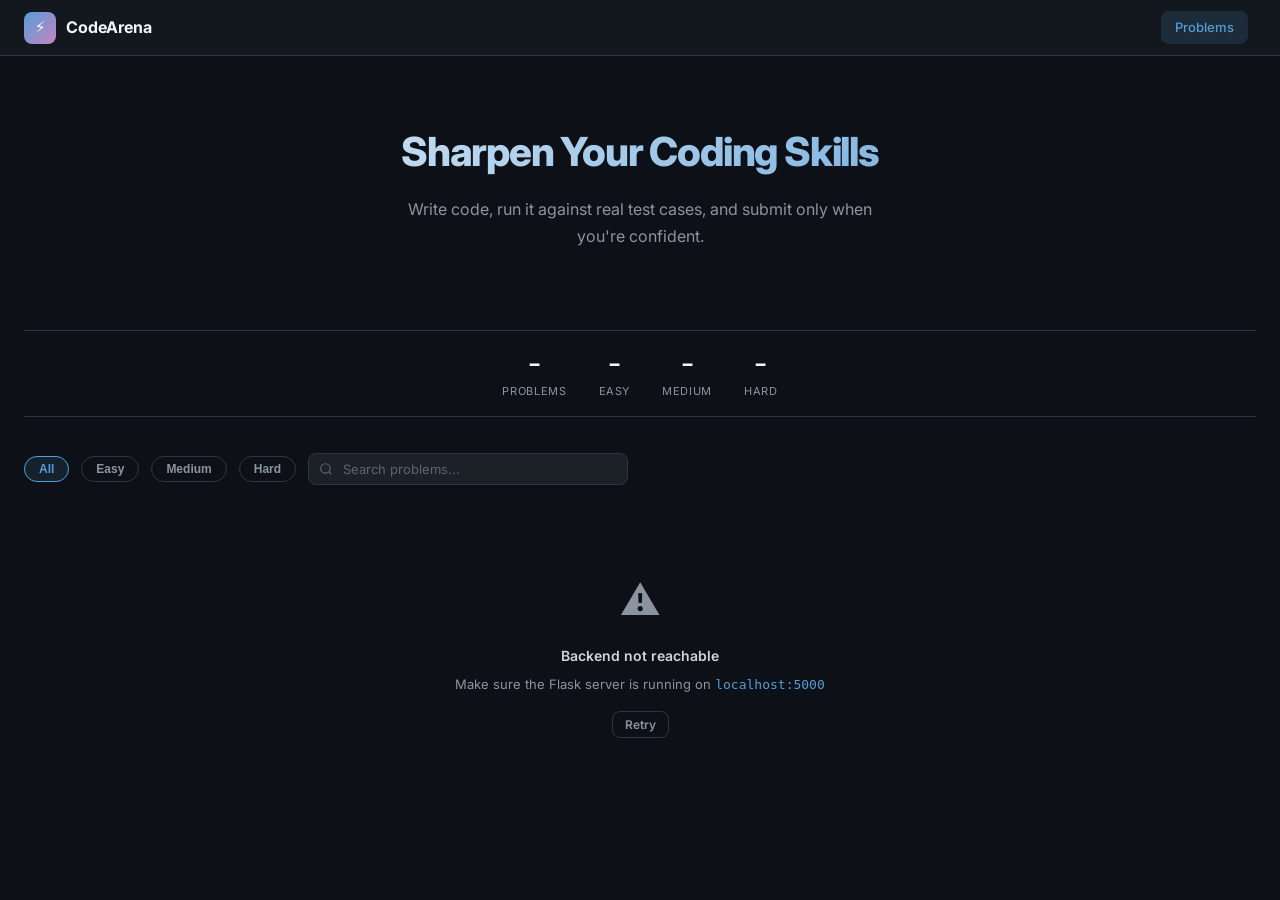
==== frontend/index.html @ 1d9cb204 "feat: admin panel gated to sheness35@gmail.com only" ====
<!DOCTYPE html>
<html lang="en">
<head>
  <meta charset="UTF-8" />
  <meta name="viewport" content="width=device-width, initial-scale=1.0" />
  <title>CodeArena — Practice &amp; Master Coding</title>
  <meta name="description" content="An interactive coding platform to practice problems, run code, and track your submissions." />
  <link rel="stylesheet" href="css/style.css" />

  <!-- Google Identity Services SDK -->
  <script src="https://accounts.google.com/gsi/client" async
          onload="if(typeof initGoogleAuth==='function') initGoogleAuth()"></script>
</head>
<body>

  <!-- ── Navbar ─────────────────────────────────────────── -->
  <nav class="navbar">
    <a class="navbar-brand" href="index.html">
      <div class="brand-icon">⚡</div>
      CodeArena
    </a>
    <div class="navbar-links">
      <a class="nav-link active" href="index.html">Problems</a>
      <a class="nav-link" id="admin-nav-link" href="admin.html" style="display:none">Admin</a>
      <!-- Auth chip — populated by auth.js -->
      <div class="auth-chip" id="auth-chip"></div>
    </div>
  </nav>

  <!-- ── Main ────────────────────────────────────────────── -->
  <main class="container">

    <!-- Hero -->
    <section class="hero">
      <h1 class="hero-title">Sharpen Your Coding Skills</h1>
      <p class="hero-subtitle">Write code, run it against real test cases, and submit only when you're confident.</p>
    </section>

    <!-- Stats bar -->
    <div class="stats-bar">
      <div class="stat-item">
        <div class="stat-value" id="stat-total">–</div>
        <div class="stat-label">Problems</div>
      </div>
      <div class="stat-item">
        <div class="stat-value" id="stat-easy">–</div>
        <div class="stat-label">Easy</div>
      </div>
      <div class="stat-item">
        <div class="stat-value" id="stat-medium">–</div>
        <div class="stat-label">Medium</div>
      </div>
      <div class="stat-item">
        <div class="stat-value" id="stat-hard">–</div>
        <div class="stat-label">Hard</div>
      </div>
    </div>

    <!-- Filters + Search -->
    <div class="filter-bar">
      <button class="filter-btn active" data-filter="All">All</button>
      <button class="filter-btn" data-filter="Easy">Easy</button>
      <button class="filter-btn" data-filter="Medium">Medium</button>
      <button class="filter-btn" data-filter="Hard">Hard</button>
      <input type="text" class="search-input" id="search-input" placeholder="Search problems..." />
    </div>

    <!-- Question Grid -->
    <div class="question-grid" id="question-grid">
      <!-- Populated by main.js -->
      <div class="skeleton" style="height:160px;"></div>
      <div class="skeleton" style="height:160px;"></div>
      <div class="skeleton" style="height:160px;"></div>
    </div>

  </main>

  <!-- ── Toast container ──────────────────────────────────── -->
  <div class="toast-container" id="toast-container"></div>

  <script src="js/auth.js"></script>
  <script src="js/main.js"></script>
</body>
</html>
---- frontend/css/style.css ----
/* ════════════════════════════════════════════════════════
   style.css — Mini Coding Platform Design System
   Dark VS Code-inspired theme with glassmorphism accents
   ════════════════════════════════════════════════════════ */

@import url('https://fonts.googleapis.com/css2?family=Inter:wght@300;400;500;600;700&family=JetBrains+Mono:wght@400;500&display=swap');

/* ── Reset & Base ───────────────────────────────────────── */
*, *::before, *::after { box-sizing: border-box; margin: 0; padding: 0; }

:root {
  /* VS Code palette */
  --bg-deep:       #0d1117;
  --bg-dark:       #161b22;
  --bg-card:       #1c2128;
  --bg-editor:     #1e1e1e;
  --bg-panel:      #252526;
  --border:        #30363d;
  --border-light:  #3d444d;

  /* Accent colours */
  --accent:        #569cd6;
  --accent-hover:  #4fc1ff;
  --accent-glow:   rgba(86,156,214,0.25);
  --green:         #4ec9b0;
  --green-glow:    rgba(78,201,176,0.2);
  --red:           #f44747;
  --red-glow:      rgba(244,71,71,0.2);
  --yellow:        #dcdcaa;
  --orange:        #ce9178;
  --purple:        #c586c0;
  --pink:          #e6569a;

  /* Text */
  --text-primary:  #d4d4d4;
  --text-secondary:#8b949e;
  --text-dim:      #5a6472;
  --text-bright:   #f0f6fc;

  /* Difficulty badges */
  --easy:   #4ec9b0;
  --medium: #dcdcaa;
  --hard:   #f44747;

  /* Spacing & sizing */
  --radius:    8px;
  --radius-lg: 14px;
  --radius-xl: 20px;

  /* Transitions */
  --t-fast:   0.15s ease;
  --t-normal: 0.25s ease;
  --t-slow:   0.4s ease;
}

html, body {
  height: 100%;
  background-color: var(--bg-deep);
  color: var(--text-primary);
  font-family: 'Inter', system-ui, sans-serif;
  font-size: 14px;
  line-height: 1.6;
  -webkit-font-smoothing: antialiased;
}

a { color: var(--accent); text-decoration: none; transition: color var(--t-fast); }
a:hover { color: var(--accent-hover); }

/* ── Scrollbar ─────────────────────────────────────────── */
::-webkit-scrollbar { width: 8px; height: 8px; }
::-webkit-scrollbar-track { background: var(--bg-dark); }
::-webkit-scrollbar-thumb { background: var(--border-light); border-radius: 4px; }
::-webkit-scrollbar-thumb:hover { background: var(--text-dim); }

/* ── Layout ─────────────────────────────────────────────── */
.container { max-width: 1280px; margin: 0 auto; padding: 0 24px; }
.flex { display: flex; }
.flex-col { flex-direction: column; }
.items-center { align-items: center; }
.justify-between { justify-content: space-between; }
.gap-2 { gap: 8px; }
.gap-3 { gap: 12px; }
.gap-4 { gap: 16px; }
.gap-6 { gap: 24px; }
.flex-1 { flex: 1; }
.hidden { display: none !important; }

/* ── Navbar ─────────────────────────────────────────────── */
.navbar {
  display: flex;
  align-items: center;
  justify-content: space-between;
  padding: 0 24px;
  height: 56px;
  background: rgba(22,27,34,0.85);
  border-bottom: 1px solid var(--border);
  backdrop-filter: blur(12px);
  -webkit-backdrop-filter: blur(12px);
  position: sticky;
  top: 0;
  z-index: 100;
}

.navbar-brand {
  display: flex;
  align-items: center;
  gap: 10px;
  font-weight: 700;
  font-size: 16px;
  color: var(--text-bright);
  text-decoration: none;
}

.navbar-brand .brand-icon {
  width: 32px;
  height: 32px;
  background: linear-gradient(135deg, var(--accent), var(--purple));
  border-radius: 8px;
  display: flex;
  align-items: center;
  justify-content: center;
  font-size: 16px;
}

.navbar-links { display: flex; align-items: center; gap: 8px; }

.nav-link {
  padding: 6px 14px;
  border-radius: var(--radius);
  color: var(--text-secondary);
  font-weight: 500;
  font-size: 13px;
  transition: all var(--t-fast);
  text-decoration: none;
}

.nav-link:hover { background: rgba(255,255,255,0.06); color: var(--text-primary); }
.nav-link.active { background: rgba(86,156,214,0.15); color: var(--accent); }

/* ── Buttons ─────────────────────────────────────────────── */
.btn {
  display: inline-flex;
  align-items: center;
  gap: 6px;
  padding: 8px 18px;
  border-radius: var(--radius);
  font-size: 13px;
  font-weight: 600;
  font-family: inherit;
  cursor: pointer;
  border: none;
  transition: all var(--t-fast);
  white-space: nowrap;
  text-decoration: none;
}

.btn:disabled {
  opacity: 0.45;
  cursor: not-allowed;
  pointer-events: none;
}

.btn-primary {
  background: var(--accent);
  color: #0d1117;
}
.btn-primary:hover {
  background: var(--accent-hover);
  box-shadow: 0 0 20px var(--accent-glow);
  transform: translateY(-1px);
}

.btn-success {
  background: var(--green);
  color: #0d1117;
}
.btn-success:hover {
  filter: brightness(1.1);
  box-shadow: 0 0 20px var(--green-glow);
  transform: translateY(-1px);
}

.btn-danger {
  background: var(--red);
  color: #fff;
}
.btn-danger:hover {
  filter: brightness(1.1);
  box-shadow: 0 0 20px var(--red-glow);
  transform: translateY(-1px);
}

.btn-ghost {
  background: transparent;
  color: var(--text-secondary);
  border: 1px solid var(--border);
}
.btn-ghost:hover {
  background: rgba(255,255,255,0.06);
  border-color: var(--border-light);
  color: var(--text-primary);
}

.btn-sm { padding: 5px 12px; font-size: 12px; }
.btn-lg { padding: 11px 24px; font-size: 15px; }

.btn .spinner {
  width: 14px; height: 14px;
  border: 2px solid transparent;
  border-top-color: currentColor;
  border-radius: 50%;
  animation: spin 0.6s linear infinite;
}

/* ── Cards ───────────────────────────────────────────────── */
.card {
  background: var(--bg-card);
  border: 1px solid var(--border);
  border-radius: var(--radius-lg);
  overflow: hidden;
  transition: all var(--t-normal);
}

.card:hover {
  border-color: var(--border-light);
  box-shadow: 0 8px 32px rgba(0,0,0,0.3);
  transform: translateY(-2px);
}

.card-body { padding: 20px; }
.card-header {
  padding: 16px 20px;
  border-bottom: 1px solid var(--border);
  font-weight: 600;
  font-size: 13px;
  color: var(--text-secondary);
  text-transform: uppercase;
  letter-spacing: 0.06em;
}

/* ── Badges ──────────────────────────────────────────────── */
.badge {
  display: inline-flex;
  align-items: center;
  padding: 2px 10px;
  border-radius: 20px;
  font-size: 11px;
  font-weight: 600;
  letter-spacing: 0.03em;
}

.badge-easy   { background: rgba(78,201,176,0.15); color: var(--easy); }
.badge-medium { background: rgba(220,220,170,0.15); color: var(--medium); }
.badge-hard   { background: rgba(244,71,71,0.15);   color: var(--hard); }
.badge-info   { background: rgba(86,156,214,0.15);  color: var(--accent); }

/* ── Forms ───────────────────────────────────────────────── */
.form-group { display: flex; flex-direction: column; gap: 6px; }

.form-label {
  font-size: 12px;
  font-weight: 600;
  color: var(--text-secondary);
  text-transform: uppercase;
  letter-spacing: 0.05em;
}

.form-control {
  background: var(--bg-editor);
  border: 1px solid var(--border);
  border-radius: var(--radius);
  color: var(--text-primary);
  font-family: inherit;
  font-size: 13px;
  padding: 9px 12px;
  outline: none;
  transition: border-color var(--t-fast), box-shadow var(--t-fast);
  width: 100%;
}

.form-control:focus {
  border-color: var(--accent);
  box-shadow: 0 0 0 3px var(--accent-glow);
}

.form-control::placeholder { color: var(--text-dim); }

textarea.form-control {
  resize: vertical;
  min-height: 80px;
  font-family: 'JetBrains Mono', monospace;
  font-size: 12px;
}

select.form-control {
  cursor: pointer;
  appearance: none;
  background-image: url("data:image/svg+xml,%3Csvg xmlns='http://www.w3.org/2000/svg' width='12' height='12' viewBox='0 0 12 12'%3E%3Cpath fill='%238b949e' d='M6 8L1 3h10z'/%3E%3C/svg%3E");
  background-repeat: no-repeat;
  background-position: right 12px center;
  padding-right: 32px;
}

/* ── Question Card (index page) ──────────────────────────── */
.question-grid {
  display: grid;
  grid-template-columns: repeat(auto-fill, minmax(320px, 1fr));
  gap: 16px;
  padding: 24px 0;
}

.question-card {
  background: var(--bg-card);
  border: 1px solid var(--border);
  border-radius: var(--radius-lg);
  padding: 20px;
  cursor: pointer;
  transition: all var(--t-normal);
  text-decoration: none;
  display: block;
  position: relative;
  overflow: hidden;
}

.question-card::before {
  content: '';
  position: absolute;
  inset: 0;
  background: linear-gradient(135deg, var(--accent-glow), transparent);
  opacity: 0;
  transition: opacity var(--t-normal);
}

.question-card:hover {
  border-color: var(--accent);
  transform: translateY(-3px);
  box-shadow: 0 12px 40px rgba(0,0,0,0.4);
}

.question-card:hover::before { opacity: 1; }

.question-card-header {
  display: flex;
  align-items: flex-start;
  justify-content: space-between;
  gap: 12px;
  margin-bottom: 10px;
}

.question-number {
  font-family: 'JetBrains Mono', monospace;
  font-size: 11px;
  color: var(--text-dim);
}

.question-title {
  font-size: 15px;
  font-weight: 600;
  color: var(--text-bright);
  margin-bottom: 8px;
  line-height: 1.4;
}

.question-meta {
  display: flex;
  align-items: center;
  gap: 10px;
  margin-top: 12px;
  font-size: 12px;
  color: var(--text-secondary);
}

.question-card-desc {
  font-size: 13px;
  color: var(--text-secondary);
  display: -webkit-box;
  -webkit-line-clamp: 2;
  -webkit-box-orient: vertical;
  overflow: hidden;
  line-height: 1.5;
}

/* ── Editor Layout ───────────────────────────────────────── */
.editor-layout {
  display: flex;
  height: calc(100vh - 56px);
  overflow: hidden;
}

.problem-panel {
  width: 420px;
  min-width: 300px;
  max-width: 600px;
  background: var(--bg-dark);
  border-right: 1px solid var(--border);
  display: flex;
  flex-direction: column;
  overflow: hidden;
}

.problem-panel-tabs {
  display: flex;
  border-bottom: 1px solid var(--border);
  background: var(--bg-dark);
  flex-shrink: 0;
}

.panel-tab {
  padding: 10px 18px;
  font-size: 13px;
  font-weight: 500;
  color: var(--text-secondary);
  cursor: pointer;
  border-bottom: 2px solid transparent;
  transition: all var(--t-fast);
}

.panel-tab.active {
  color: var(--text-bright);
  border-bottom-color: var(--accent);
}

.panel-tab:hover:not(.active) { color: var(--text-primary); }

.panel-content {
  padding: 20px;
  overflow-y: auto;
  flex: 1;
}

.problem-title {
  font-size: 20px;
  font-weight: 700;
  color: var(--text-bright);
  margin-bottom: 12px;
  line-height: 1.3;
}

.problem-meta {
  display: flex;
  align-items: center;
  gap: 10px;
  margin-bottom: 20px;
  font-size: 12px;
}

.problem-section-label {
  font-size: 12px;
  font-weight: 600;
  color: var(--accent);
  text-transform: uppercase;
  letter-spacing: 0.06em;
  margin: 20px 0 8px;
}

.problem-body {
  font-size: 14px;
  line-height: 1.7;
  color: var(--text-primary);
  white-space: pre-wrap;
}

.example-block {
  background: var(--bg-editor);
  border: 1px solid var(--border);
  border-left: 3px solid var(--accent);
  border-radius: var(--radius);
  padding: 12px 14px;
  margin-top: 8px;
}

.example-io {
  font-family: 'JetBrains Mono', monospace;
  font-size: 12px;
  color: var(--text-primary);
  line-height: 1.8;
}

.example-label {
  font-size: 11px;
  font-weight: 600;
  color: var(--text-secondary);
  text-transform: uppercase;
  letter-spacing: 0.05em;
  margin-bottom: 4px;
}

/* ── Code Editor Panel ───────────────────────────────────── */
.editor-panel {
  flex: 1;
  display: flex;
  flex-direction: column;
  overflow: hidden;
  background: var(--bg-editor);
}

.editor-toolbar {
  display: flex;
  align-items: center;
  justify-content: space-between;
  padding: 8px 16px;
  background: var(--bg-panel);
  border-bottom: 1px solid var(--border);
  flex-shrink: 0;
  gap: 12px;
}

.editor-toolbar-left { display: flex; align-items: center; gap: 10px; }
.editor-toolbar-right { display: flex; align-items: center; gap: 8px; }

.language-select {
  background: var(--bg-editor);
  border: 1px solid var(--border);
  color: var(--text-primary);
  border-radius: var(--radius);
  padding: 5px 28px 5px 10px;
  font-size: 12px;
  font-family: inherit;
  cursor: pointer;
  outline: none;
  appearance: none;
  background-image: url("data:image/svg+xml,%3Csvg xmlns='http://www.w3.org/2000/svg' width='10' height='10' viewBox='0 0 12 12'%3E%3Cpath fill='%238b949e' d='M6 8L1 3h10z'/%3E%3C/svg%3E");
  background-repeat: no-repeat;
  background-position: right 8px center;
  transition: border-color var(--t-fast);
}

.language-select:focus { border-color: var(--accent); }

#monaco-editor {
  flex: 1;
  min-height: 0;
}

/* ── Console / Output ────────────────────────────────────── */
.console-panel {
  height: 240px;
  min-height: 120px;
  max-height: 50vh;
  background: var(--bg-dark);
  border-top: 1px solid var(--border);
  display: flex;
  flex-direction: column;
  flex-shrink: 0;
  resize: vertical;
  overflow: hidden;
}

.console-header {
  display: flex;
  align-items: center;
  justify-content: space-between;
  padding: 6px 14px;
  border-bottom: 1px solid var(--border);
  font-size: 12px;
  font-weight: 600;
  color: var(--text-secondary);
  text-transform: uppercase;
  letter-spacing: 0.06em;
  flex-shrink: 0;
}

.console-tabs { display: flex; gap: 4px; }
.console-tab {
  padding: 3px 10px;
  border-radius: 4px;
  font-size: 11px;
  cursor: pointer;
  color: var(--text-secondary);
  transition: all var(--t-fast);
}
.console-tab.active {
  background: rgba(86,156,214,0.15);
  color: var(--accent);
}

.console-body {
  flex: 1;
  overflow-y: auto;
  padding: 12px 16px;
  font-family: 'JetBrains Mono', monospace;
  font-size: 12px;
  line-height: 1.7;
  white-space: pre-wrap;
  word-break: break-all;
}

.console-placeholder {
  color: var(--text-dim);
  font-style: italic;
}

.output-success { color: var(--green); }
.output-error   { color: var(--red); }
.output-warn    { color: var(--yellow); }
.output-info    { color: var(--accent); }

/* ── Test Case Results ───────────────────────────────────── */
.test-results {
  display: flex;
  flex-direction: column;
  gap: 8px;
  padding: 12px 16px;
  overflow-y: auto;
  flex: 1;
}

.test-case-item {
  background: var(--bg-card);
  border: 1px solid var(--border);
  border-radius: var(--radius);
  overflow: hidden;
}

.test-case-header {
  display: flex;
  align-items: center;
  justify-content: space-between;
  padding: 8px 14px;
  cursor: pointer;
  font-size: 12px;
  font-weight: 600;
  transition: background var(--t-fast);
}

.test-case-header:hover { background: rgba(255,255,255,0.03); }

.test-case-header.pass { border-left: 3px solid var(--green); }
.test-case-header.fail { border-left: 3px solid var(--red); }

.test-case-status {
  font-size: 11px;
  padding: 2px 8px;
  border-radius: 20px;
}

.test-case-status.pass { background: var(--green-glow); color: var(--green); }
.test-case-status.fail { background: var(--red-glow); color: var(--red); }

.test-case-body {
  padding: 10px 14px;
  border-top: 1px solid var(--border);
  font-family: 'JetBrains Mono', monospace;
  font-size: 11px;
  line-height: 1.8;
}

.tc-row { display: grid; grid-template-columns: 90px 1fr; gap: 4px; }
.tc-label { color: var(--text-secondary); }
.tc-val   { color: var(--text-primary); }

/* ── Timer ───────────────────────────────────────────────── */
.timer-widget {
  display: flex;
  align-items: center;
  gap: 6px;
  font-family: 'JetBrains Mono', monospace;
  font-size: 13px;
  font-weight: 600;
  padding: 4px 12px;
  border-radius: var(--radius);
  background: rgba(255,255,255,0.05);
  border: 1px solid var(--border);
  color: var(--text-primary);
  transition: all var(--t-fast);
}

.timer-widget.warning { color: var(--yellow); border-color: var(--yellow); background: rgba(220,220,170,0.08); }
.timer-widget.danger  { color: var(--red); border-color: var(--red); background: var(--red-glow); animation: pulse 1s ease infinite; }

/* ── Toast Notifications ─────────────────────────────────── */
.toast-container {
  position: fixed;
  bottom: 24px;
  right: 24px;
  z-index: 9999;
  display: flex;
  flex-direction: column;
  gap: 10px;
  pointer-events: none;
}

.toast {
  display: flex;
  align-items: flex-start;
  gap: 12px;
  padding: 14px 18px;
  border-radius: var(--radius-lg);
  min-width: 300px;
  max-width: 420px;
  backdrop-filter: blur(12px);
  border: 1px solid;
  font-size: 13px;
  pointer-events: all;
  animation: slideUp 0.3s ease;
  box-shadow: 0 8px 32px rgba(0,0,0,0.4);
}

.toast-success {
  background: rgba(78,201,176,0.1);
  border-color: var(--green);
  color: var(--text-primary);
}

.toast-error {
  background: rgba(244,71,71,0.1);
  border-color: var(--red);
  color: var(--text-primary);
}

.toast-info {
  background: rgba(86,156,214,0.1);
  border-color: var(--accent);
  color: var(--text-primary);
}

.toast-icon { font-size: 18px; flex-shrink: 0; }
.toast-title { font-weight: 700; margin-bottom: 2px; }
.toast-body { color: var(--text-secondary); font-size: 12px; }

/* ── Modal ───────────────────────────────────────────────── */
.modal-overlay {
  position: fixed;
  inset: 0;
  background: rgba(0,0,0,0.7);
  backdrop-filter: blur(6px);
  z-index: 200;
  display: flex;
  align-items: center;
  justify-content: center;
  padding: 24px;
  animation: fadeIn 0.2s ease;
}

.modal-box {
  background: var(--bg-card);
  border: 1px solid var(--border);
  border-radius: var(--radius-xl);
  padding: 32px;
  width: 100%;
  max-width: 440px;
  box-shadow: 0 24px 80px rgba(0,0,0,0.6);
  animation: scaleIn 0.25s cubic-bezier(0.34,1.56,0.64,1);
}

.modal-title {
  font-size: 20px;
  font-weight: 700;
  color: var(--text-bright);
  margin-bottom: 6px;
}

.modal-subtitle {
  font-size: 13px;
  color: var(--text-secondary);
  margin-bottom: 24px;
}

/* ── Hero (index page) ───────────────────────────────────── */
.hero {
  padding: 64px 0 32px;
  text-align: center;
}

.hero-title {
  font-size: 40px;
  font-weight: 800;
  color: var(--text-bright);
  letter-spacing: -0.03em;
  margin-bottom: 12px;
  background: linear-gradient(135deg, var(--text-bright), var(--accent));
  -webkit-background-clip: text;
  -webkit-text-fill-color: transparent;
  background-clip: text;
}

.hero-subtitle {
  font-size: 16px;
  color: var(--text-secondary);
  max-width: 500px;
  margin: 0 auto 24px;
  line-height: 1.7;
}

.stats-bar {
  display: flex;
  align-items: center;
  justify-content: center;
  gap: 32px;
  padding: 16px 0;
  border-top: 1px solid var(--border);
  border-bottom: 1px solid var(--border);
  margin: 24px 0;
}

.stat-item { text-align: center; }
.stat-value {
  font-size: 22px;
  font-weight: 700;
  color: var(--text-bright);
  font-family: 'JetBrains Mono', monospace;
}
.stat-label { font-size: 11px; color: var(--text-secondary); text-transform: uppercase; letter-spacing: 0.06em; }

/* ── Filter Bar ──────────────────────────────────────────── */
.filter-bar {
  display: flex;
  align-items: center;
  gap: 12px;
  padding: 12px 0;
  flex-wrap: wrap;
}

.filter-btn {
  padding: 5px 14px;
  border-radius: 20px;
  font-size: 12px;
  font-weight: 600;
  cursor: pointer;
  border: 1px solid var(--border);
  background: transparent;
  color: var(--text-secondary);
  transition: all var(--t-fast);
}

.filter-btn.active, .filter-btn:hover {
  border-color: var(--accent);
  background: rgba(86,156,214,0.12);
  color: var(--accent);
}

.search-input {
  flex: 1;
  min-width: 200px;
  max-width: 320px;
  background: var(--bg-card);
  border: 1px solid var(--border);
  border-radius: var(--radius);
  color: var(--text-primary);
  font-family: inherit;
  font-size: 13px;
  padding: 7px 12px 7px 34px;
  outline: none;
  transition: border-color var(--t-fast);
  background-image: url("data:image/svg+xml,%3Csvg xmlns='http://www.w3.org/2000/svg' width='14' height='14' viewBox='0 0 24 24' fill='none' stroke='%235a6472' stroke-width='2'%3E%3Ccircle cx='11' cy='11' r='8'/%3E%3Cpath d='m21 21-4.35-4.35'/%3E%3C/svg%3E");
  background-repeat: no-repeat;
  background-position: 10px center;
}

.search-input:focus { border-color: var(--accent); }
.search-input::placeholder { color: var(--text-dim); }

/* ── Admin Panel ─────────────────────────────────────────── */
.admin-layout {
  display: grid;
  grid-template-columns: 380px 1fr;
  gap: 24px;
  padding: 24px 0;
  min-height: calc(100vh - 80px);
}

.admin-sidebar { display: flex; flex-direction: column; gap: 16px; }
.admin-main    { display: flex; flex-direction: column; gap: 16px; }

.test-case-row {
  display: grid;
  grid-template-columns: 1fr 1fr auto;
  gap: 8px;
  align-items: start;
  padding: 10px;
  background: var(--bg-editor);
  border: 1px solid var(--border);
  border-radius: var(--radius);
}

.questions-list { display: flex; flex-direction: column; gap: 8px; }

.question-list-item {
  display: flex;
  align-items: center;
  justify-content: space-between;
  padding: 12px 16px;
  background: var(--bg-editor);
  border: 1px solid var(--border);
  border-radius: var(--radius);
  transition: all var(--t-fast);
  gap: 12px;
}

.question-list-item:hover { border-color: var(--border-light); }

.question-list-title {
  font-weight: 500;
  color: var(--text-primary);
  flex: 1;
}

/* ── Loading Skeleton ────────────────────────────────────── */
.skeleton {
  background: linear-gradient(90deg, var(--bg-card) 25%, var(--bg-panel) 50%, var(--bg-card) 75%);
  background-size: 200% 100%;
  animation: shimmer 1.4s infinite;
  border-radius: var(--radius);
  height: 16px;
}

/* ── Animations ──────────────────────────────────────────── */
@keyframes spin     { to { transform: rotate(360deg); } }
@keyframes pulse    { 0%,100% { opacity:1; } 50% { opacity:0.5; } }
@keyframes slideUp  { from { transform: translateY(20px); opacity: 0; } to { transform: translateY(0); opacity: 1; } }
@keyframes fadeIn   { from { opacity:0; } to { opacity:1; } }
@keyframes scaleIn  { from { transform: scale(0.9); opacity:0; } to { transform: scale(1); opacity:1; } }
@keyframes shimmer  { to { background-position: -200% 0; } }

@keyframes bounceIn {
  0%   { transform: scale(0.8); opacity: 0; }
  60%  { transform: scale(1.05); }
  100% { transform: scale(1); opacity: 1; }
}

/* ── Resize handle ───────────────────────────────────────── */
.resize-handle {
  width: 5px;
  background: var(--border);
  cursor: col-resize;
  transition: background var(--t-fast);
  flex-shrink: 0;
}

.resize-handle:hover { background: var(--accent); }

/* ── Success overlay ──────────────────────────────────────── */
.success-overlay {
  position: absolute;
  inset: 0;
  background: rgba(13,17,23,0.92);
  display: flex;
  flex-direction: column;
  align-items: center;
  justify-content: center;
  z-index: 50;
  animation: fadeIn 0.3s ease;
  text-align: center;
  padding: 32px;
}

.success-icon {
  font-size: 64px;
  margin-bottom: 16px;
  animation: bounceIn 0.6s cubic-bezier(0.34,1.56,0.64,1);
}

.success-title {
  font-size: 28px;
  font-weight: 800;
  color: var(--green);
  margin-bottom: 8px;
}

.success-subtitle {
  font-size: 14px;
  color: var(--text-secondary);
  margin-bottom: 24px;
}

/* ── Responsive ──────────────────────────────────────────── */
@media (max-width: 900px) {
  .editor-layout { flex-direction: column; height: auto; }
  .problem-panel { width: 100%; max-width: none; border-right: none; border-bottom: 1px solid var(--border); height: 40vh; }
  .admin-layout  { grid-template-columns: 1fr; }
}

@media (max-width: 600px) {
  .hero-title { font-size: 28px; }
  .question-grid { grid-template-columns: 1fr; }
  .stats-bar { gap: 20px; }
  .navbar { padding: 0 16px; }
  .container { padding: 0 16px; }
}

/* ── Google Auth chip (navbar) ───────────────────────────── */
.auth-chip {
  display: flex;
  align-items: center;
  gap: 8px;
}

.auth-avatar {
  width: 30px;
  height: 30px;
  border-radius: 50%;
  border: 2px solid var(--border-light);
  object-fit: cover;
  flex-shrink: 0;
}

.auth-avatar-placeholder {
  width: 30px;
  height: 30px;
  border-radius: 50%;
  background: linear-gradient(135deg, var(--accent), var(--purple));
  display: flex;
  align-items: center;
  justify-content: center;
  font-size: 13px;
  font-weight: 700;
  color: #fff;
  flex-shrink: 0;
}

.auth-chip-name {
  font-size: 13px;
  font-weight: 600;
  color: var(--text-primary);
  max-width: 120px;
  overflow: hidden;
  text-overflow: ellipsis;
  white-space: nowrap;
}

.auth-signout-btn {
  background: transparent;
  border: none;
  color: var(--text-dim);
  cursor: pointer;
  font-size: 14px;
  padding: 4px 6px;
  border-radius: var(--radius);
  transition: all var(--t-fast);
  line-height: 1;
}

.auth-signout-btn:hover {
  color: var(--red);
  background: var(--red-glow);
}

/* ── Google Sign-In button ───────────────────────────────── */
.btn-google {
  display: inline-flex;
  align-items: center;
  gap: 8px;
  padding: 7px 16px;
  border-radius: 20px;
  font-size: 13px;
  font-weight: 600;
  font-family: inherit;
  cursor: pointer;
  border: 1px solid var(--border-light);
  background: var(--bg-card);
  color: var(--text-primary);
  transition: all var(--t-fast);
  white-space: nowrap;
}

.btn-google:hover {
  border-color: var(--accent);
  background: rgba(86,156,214,0.08);
  box-shadow: 0 0 16px var(--accent-glow);
  transform: translateY(-1px);
  color: var(--text-bright);
}

/* ── Google Sign-In modal ────────────────────────────────── */
.modal-overlay {
  display: none;
  position: fixed;
  inset: 0;
  background: rgba(0,0,0,0.75);
  backdrop-filter: blur(8px);
  -webkit-backdrop-filter: blur(8px);
  z-index: 300;
  align-items: center;
  justify-content: center;
  padding: 24px;
}

.modal-overlay.visible {
  display: flex;
  animation: fadeIn 0.2s ease;
}

/* Keep old .hidden class working for admin auth modal */
.modal-overlay:not(.visible):not([style*="flex"]):not([style*="block"]) {
  display: none;
}

.signin-modal-box {
  background: linear-gradient(160deg, var(--bg-card) 0%, #1a1f27 100%);
  border: 1px solid var(--border-light);
  border-radius: var(--radius-xl);
  padding: 40px 36px;
  width: 100%;
  max-width: 420px;
  box-shadow: 0 32px 96px rgba(0,0,0,0.7);
  animation: scaleIn 0.25s cubic-bezier(0.34,1.56,0.64,1);
  text-align: center;
}

.signin-logo {
  font-size: 48px;
  margin-bottom: 16px;
  display: block;
}

.signin-hint {
  font-size: 11px;
  color: var(--text-dim);
  margin-top: 12px;
  line-height: 1.5;
}
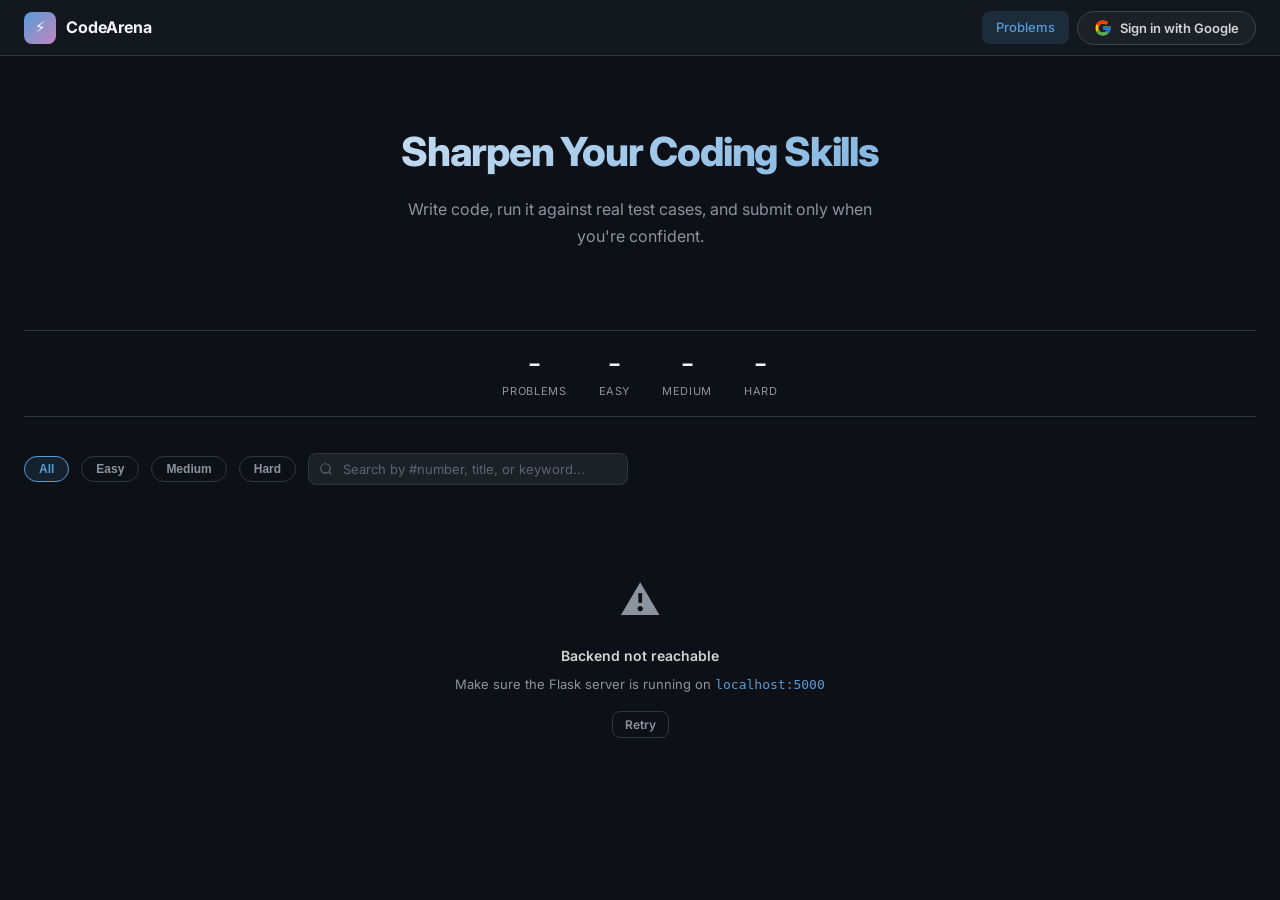
==== commit 57af8539: "feat: enable problem filtering by question number (#1, 1, 2, etc.)" ====
--- a/frontend/index.html
+++ b/frontend/index.html
@@ -62,7 +62,7 @@
       <button class="filter-btn" data-filter="Easy">Easy</button>
       <button class="filter-btn" data-filter="Medium">Medium</button>
       <button class="filter-btn" data-filter="Hard">Hard</button>
-      <input type="text" class="search-input" id="search-input" placeholder="Search problems..." />
+      <input type="text" class="search-input" id="search-input" placeholder="Search by #number, title, or keyword..." />
     </div>
 
     <!-- Question Grid -->
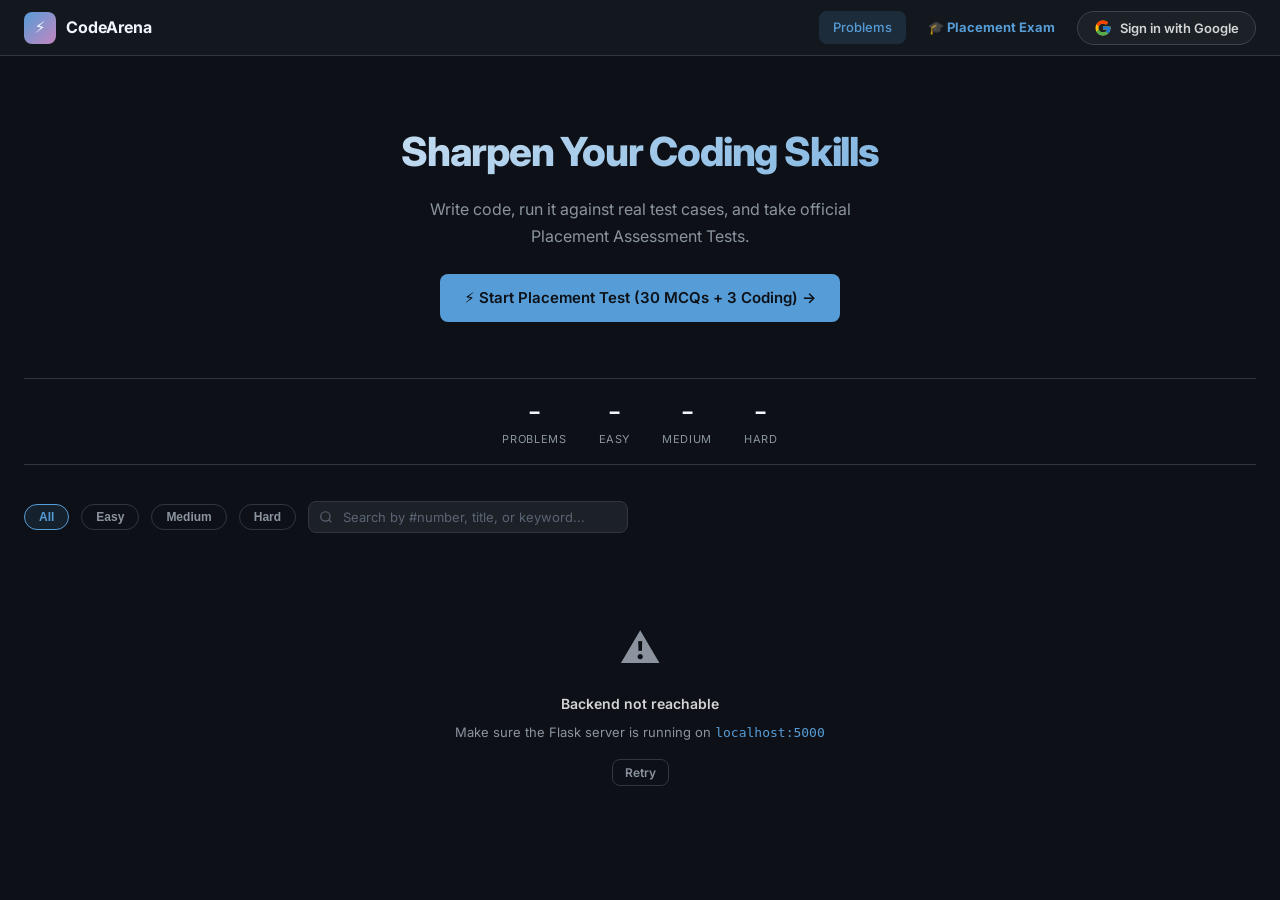
==== commit 6ba46d6b: "mcq and coding test format" ====
--- a/frontend/index.html
+++ b/frontend/index.html
@@ -21,6 +21,7 @@
     </a>
     <div class="navbar-links">
       <a class="nav-link active" href="index.html">Problems</a>
+      <a class="nav-link" href="exam.html" style="font-weight:700;color:var(--accent);display:inline-flex;align-items:center;gap:4px">🎓 Placement Exam</a>
       <a class="nav-link" id="admin-nav-link" href="admin.html" style="display:none">Admin</a>
       <!-- Auth chip — populated by auth.js -->
       <div class="auth-chip" id="auth-chip"></div>
@@ -33,7 +34,10 @@
     <!-- Hero -->
     <section class="hero">
       <h1 class="hero-title">Sharpen Your Coding Skills</h1>
-      <p class="hero-subtitle">Write code, run it against real test cases, and submit only when you're confident.</p>
+      <p class="hero-subtitle">Write code, run it against real test cases, and take official Placement Assessment Tests.</p>
+      <div style="margin-top:16px;">
+        <a href="exam.html" class="btn btn-primary" style="padding:12px 24px;font-size:15px;text-decoration:none;display:inline-block">⚡ Start Placement Test (30 MCQs + 3 Coding) →</a>
+      </div>
     </section>
 
     <!-- Stats bar -->
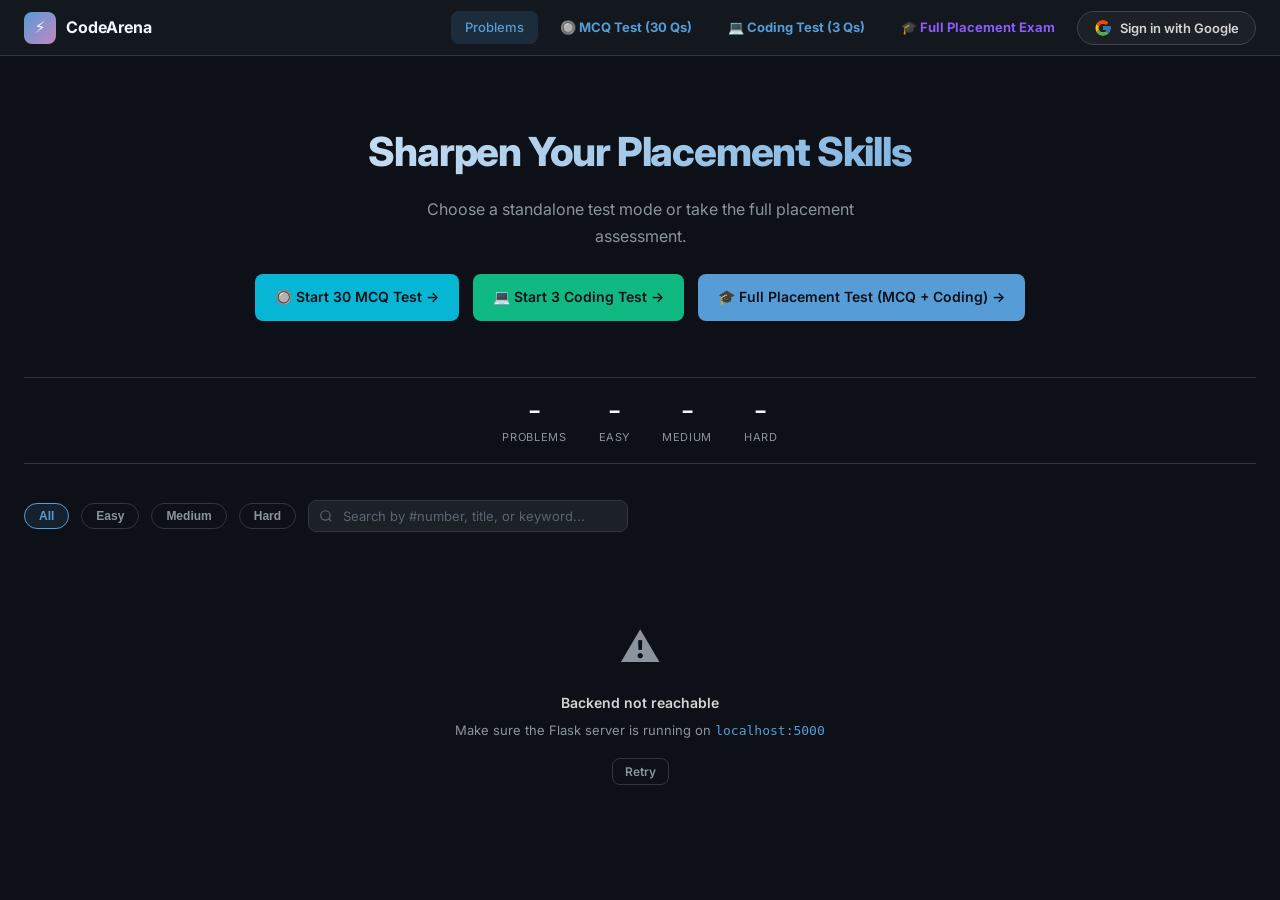
==== commit 66da5393: "further fix" ====
--- a/frontend/index.html
+++ b/frontend/index.html
@@ -21,7 +21,9 @@
     </a>
     <div class="navbar-links">
       <a class="nav-link active" href="index.html">Problems</a>
-      <a class="nav-link" href="exam.html" style="font-weight:700;color:var(--accent);display:inline-flex;align-items:center;gap:4px">🎓 Placement Exam</a>
+      <a class="nav-link" href="exam.html?mode=mcq" style="font-weight:700;color:var(--accent)">🔘 MCQ Test (30 Qs)</a>
+      <a class="nav-link" href="exam.html?mode=coding" style="font-weight:700;color:var(--accent)">💻 Coding Test (3 Qs)</a>
+      <a class="nav-link" href="exam.html?mode=full" style="font-weight:700;color:#8b5cf6">🎓 Full Placement Exam</a>
       <a class="nav-link" id="admin-nav-link" href="admin.html" style="display:none">Admin</a>
       <!-- Auth chip — populated by auth.js -->
       <div class="auth-chip" id="auth-chip"></div>
@@ -33,10 +35,12 @@
 
     <!-- Hero -->
     <section class="hero">
-      <h1 class="hero-title">Sharpen Your Coding Skills</h1>
-      <p class="hero-subtitle">Write code, run it against real test cases, and take official Placement Assessment Tests.</p>
-      <div style="margin-top:16px;">
-        <a href="exam.html" class="btn btn-primary" style="padding:12px 24px;font-size:15px;text-decoration:none;display:inline-block">⚡ Start Placement Test (30 MCQs + 3 Coding) →</a>
+      <h1 class="hero-title">Sharpen Your Placement Skills</h1>
+      <p class="hero-subtitle">Choose a standalone test mode or take the full placement assessment.</p>
+      <div style="margin-top:20px;display:flex;gap:14px;justify-content:center;flex-wrap:wrap">
+        <a href="exam.html?mode=mcq" class="btn btn-primary" style="padding:12px 20px;font-size:14px;text-decoration:none;background:#06b6d4;border-color:#06b6d4">🔘 Start 30 MCQ Test →</a>
+        <a href="exam.html?mode=coding" class="btn btn-primary" style="padding:12px 20px;font-size:14px;text-decoration:none;background:#10b981;border-color:#10b981">💻 Start 3 Coding Test →</a>
+        <a href="exam.html?mode=full" class="btn btn-primary" style="padding:12px 20px;font-size:14px;text-decoration:none">🎓 Full Placement Test (MCQ + Coding) →</a>
       </div>
     </section>
 
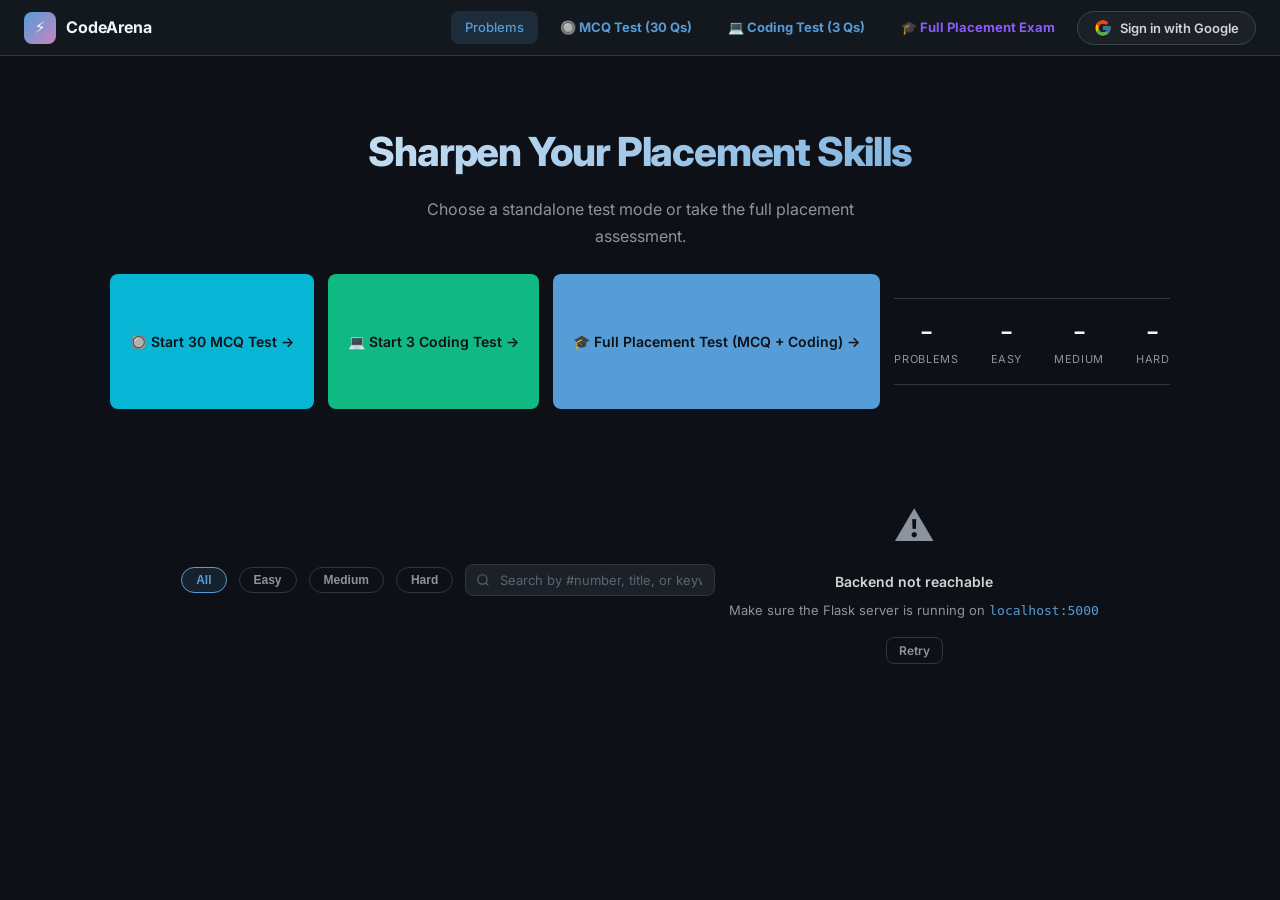
==== commit 50ec9769: "qns updated -2" ====
--- a/frontend/index.html
+++ b/frontend/index.html
@@ -41,8 +41,26 @@
         <a href="exam.html?mode=mcq" class="btn btn-primary" style="padding:12px 20px;font-size:14px;text-decoration:none;background:#06b6d4;border-color:#06b6d4">🔘 Start 30 MCQ Test →</a>
         <a href="exam.html?mode=coding" class="btn btn-primary" style="padding:12px 20px;font-size:14px;text-decoration:none;background:#10b981;border-color:#10b981">💻 Start 3 Coding Test →</a>
         <a href="exam.html?mode=full" class="btn btn-primary" style="padding:12px 20px;font-size:14px;text-decoration:none">🎓 Full Placement Test (MCQ + Coding) →</a>
+      <!-- User Test Rank & Progress Banner -->
+      <div id="user-rank-banner" style="display:none;margin-top:20px;background:rgba(99, 102, 241, 0.12);border:1px solid var(--accent);border-radius:12px;padding:16px 24px;max-width:600px;margin-left:auto;margin-right:auto;text-align:center">
+        <div style="font-size:13px;color:var(--text-secondary);text-transform:uppercase;letter-spacing:0.5px;font-weight:600">🏆 Your Current Test Progress &amp; Rank</div>
+        <div style="display:flex;justify-content:space-around;align-items:center;margin-top:10px">
+          <div>
+            <div id="user-last-mark" style="font-size:24px;font-weight:800;color:var(--accent)">–</div>
+            <div style="font-size:12px;color:var(--text-secondary)">Last Score</div>
+          </div>
+          <div style="width:1px;height:30px;background:rgba(255,255,255,0.1)"></div>
+          <div>
+            <div id="user-current-rank" style="font-size:24px;font-weight:800;color:#10b981">#–</div>
+            <div style="font-size:12px;color:var(--text-secondary)">Global Rank</div>
+          </div>
+          <div style="width:1px;height:30px;background:rgba(255,255,255,0.1)"></div>
+          <div>
+            <div id="user-test-attempts" style="font-size:24px;font-weight:800;color:#a5b4fc">–</div>
+            <div style="font-size:12px;color:var(--text-secondary)">Test Attempts</div>
+          </div>
+        </div>
       </div>
-    </section>
 
     <!-- Stats bar -->
     <div class="stats-bar">
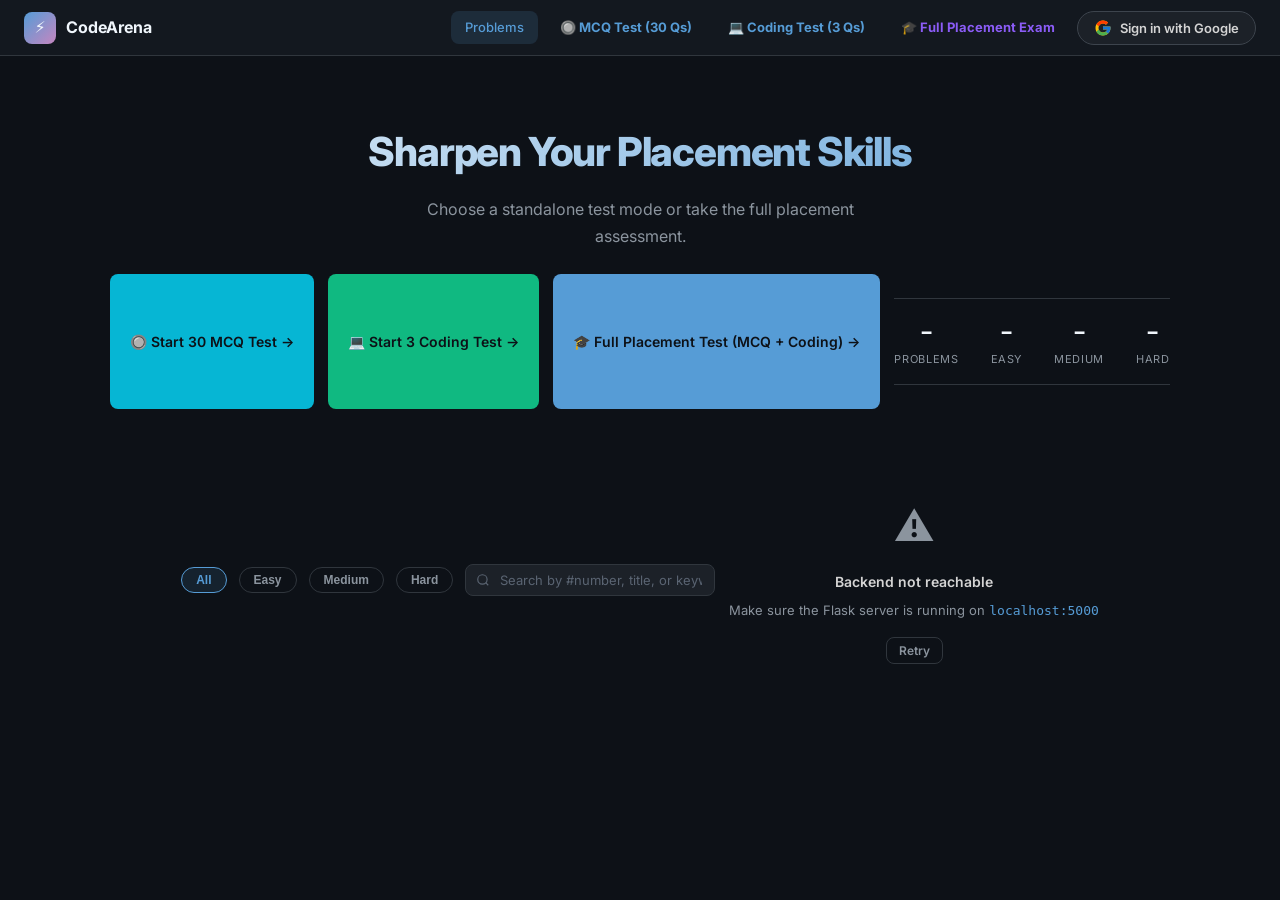
==== commit ff777359: "minor fix-2" ====
--- a/frontend/index.html
+++ b/frontend/index.html
@@ -52,7 +52,7 @@
           <div style="width:1px;height:30px;background:rgba(255,255,255,0.1)"></div>
           <div>
             <div id="user-current-rank" style="font-size:24px;font-weight:800;color:#10b981">#–</div>
-            <div style="font-size:12px;color:var(--text-secondary)">Global Rank</div>
+            <div style="font-size:12px;color:var(--text-secondary)">Performance Rank</div>
           </div>
           <div style="width:1px;height:30px;background:rgba(255,255,255,0.1)"></div>
           <div>
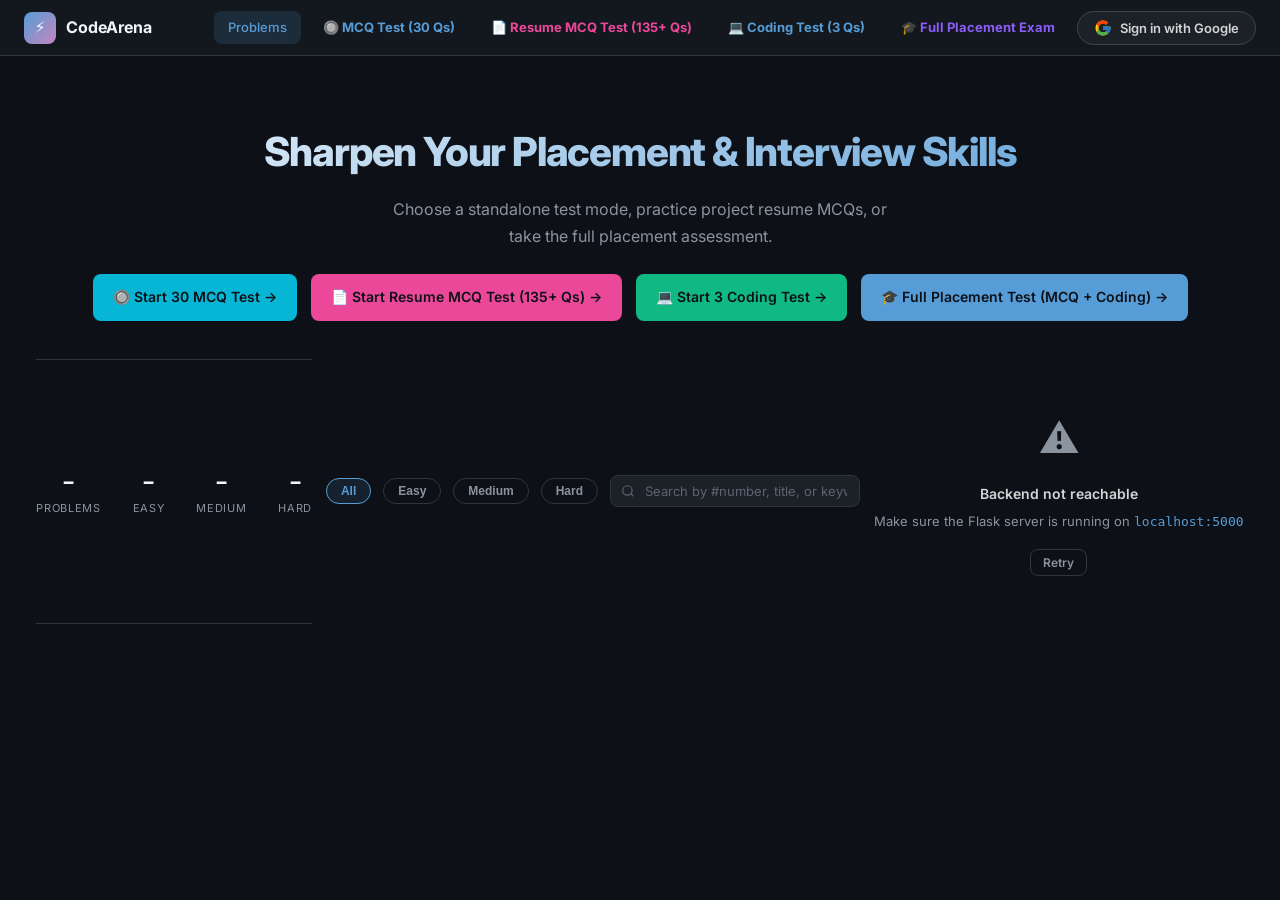
==== commit cf05ea01: "updateion with resume qns" ====
--- a/frontend/index.html
+++ b/frontend/index.html
@@ -22,6 +22,7 @@
     <div class="navbar-links">
       <a class="nav-link active" href="index.html">Problems</a>
       <a class="nav-link" href="exam.html?mode=mcq" style="font-weight:700;color:var(--accent)">🔘 MCQ Test (30 Qs)</a>
+      <a class="nav-link" href="exam.html?mode=resume" style="font-weight:700;color:#ec4899">📄 Resume MCQ Test (135+ Qs)</a>
       <a class="nav-link" href="exam.html?mode=coding" style="font-weight:700;color:var(--accent)">💻 Coding Test (3 Qs)</a>
       <a class="nav-link" href="exam.html?mode=full" style="font-weight:700;color:#8b5cf6">🎓 Full Placement Exam</a>
       <a class="nav-link" id="admin-nav-link" href="admin.html" style="display:none">Admin</a>
@@ -35,10 +36,11 @@
 
     <!-- Hero -->
     <section class="hero">
-      <h1 class="hero-title">Sharpen Your Placement Skills</h1>
-      <p class="hero-subtitle">Choose a standalone test mode or take the full placement assessment.</p>
+      <h1 class="hero-title">Sharpen Your Placement &amp; Interview Skills</h1>
+      <p class="hero-subtitle">Choose a standalone test mode, practice project resume MCQs, or take the full placement assessment.</p>
       <div style="margin-top:20px;display:flex;gap:14px;justify-content:center;flex-wrap:wrap">
         <a href="exam.html?mode=mcq" class="btn btn-primary" style="padding:12px 20px;font-size:14px;text-decoration:none;background:#06b6d4;border-color:#06b6d4">🔘 Start 30 MCQ Test →</a>
+        <a href="exam.html?mode=resume" class="btn btn-primary" style="padding:12px 20px;font-size:14px;text-decoration:none;background:#ec4899;border-color:#ec4899">📄 Start Resume MCQ Test (135+ Qs) →</a>
         <a href="exam.html?mode=coding" class="btn btn-primary" style="padding:12px 20px;font-size:14px;text-decoration:none;background:#10b981;border-color:#10b981">💻 Start 3 Coding Test →</a>
         <a href="exam.html?mode=full" class="btn btn-primary" style="padding:12px 20px;font-size:14px;text-decoration:none">🎓 Full Placement Test (MCQ + Coding) →</a>
       <!-- User Test Rank & Progress Banner -->
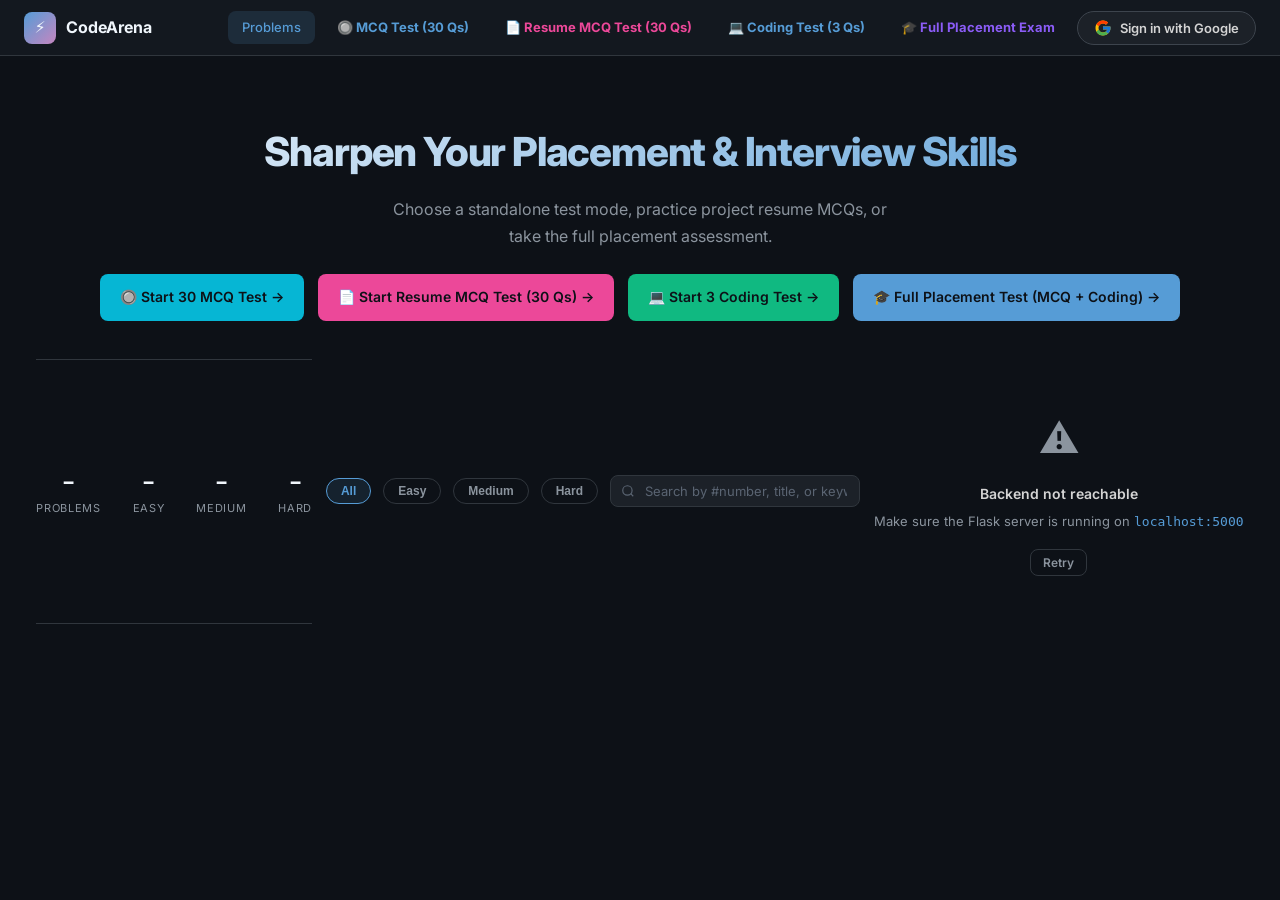
==== commit 28a598b1: "minor fix" ====
--- a/frontend/index.html
+++ b/frontend/index.html
@@ -22,7 +22,7 @@
     <div class="navbar-links">
       <a class="nav-link active" href="index.html">Problems</a>
       <a class="nav-link" href="exam.html?mode=mcq" style="font-weight:700;color:var(--accent)">🔘 MCQ Test (30 Qs)</a>
-      <a class="nav-link" href="exam.html?mode=resume" style="font-weight:700;color:#ec4899">📄 Resume MCQ Test (135+ Qs)</a>
+      <a class="nav-link" href="exam.html?mode=resume" style="font-weight:700;color:#ec4899">📄 Resume MCQ Test (30 Qs)</a>
       <a class="nav-link" href="exam.html?mode=coding" style="font-weight:700;color:var(--accent)">💻 Coding Test (3 Qs)</a>
       <a class="nav-link" href="exam.html?mode=full" style="font-weight:700;color:#8b5cf6">🎓 Full Placement Exam</a>
       <a class="nav-link" id="admin-nav-link" href="admin.html" style="display:none">Admin</a>
@@ -40,7 +40,7 @@
       <p class="hero-subtitle">Choose a standalone test mode, practice project resume MCQs, or take the full placement assessment.</p>
       <div style="margin-top:20px;display:flex;gap:14px;justify-content:center;flex-wrap:wrap">
         <a href="exam.html?mode=mcq" class="btn btn-primary" style="padding:12px 20px;font-size:14px;text-decoration:none;background:#06b6d4;border-color:#06b6d4">🔘 Start 30 MCQ Test →</a>
-        <a href="exam.html?mode=resume" class="btn btn-primary" style="padding:12px 20px;font-size:14px;text-decoration:none;background:#ec4899;border-color:#ec4899">📄 Start Resume MCQ Test (135+ Qs) →</a>
+        <a href="exam.html?mode=resume" class="btn btn-primary" style="padding:12px 20px;font-size:14px;text-decoration:none;background:#ec4899;border-color:#ec4899">📄 Start Resume MCQ Test (30 Qs) →</a>
         <a href="exam.html?mode=coding" class="btn btn-primary" style="padding:12px 20px;font-size:14px;text-decoration:none;background:#10b981;border-color:#10b981">💻 Start 3 Coding Test →</a>
         <a href="exam.html?mode=full" class="btn btn-primary" style="padding:12px 20px;font-size:14px;text-decoration:none">🎓 Full Placement Test (MCQ + Coding) →</a>
       <!-- User Test Rank & Progress Banner -->
